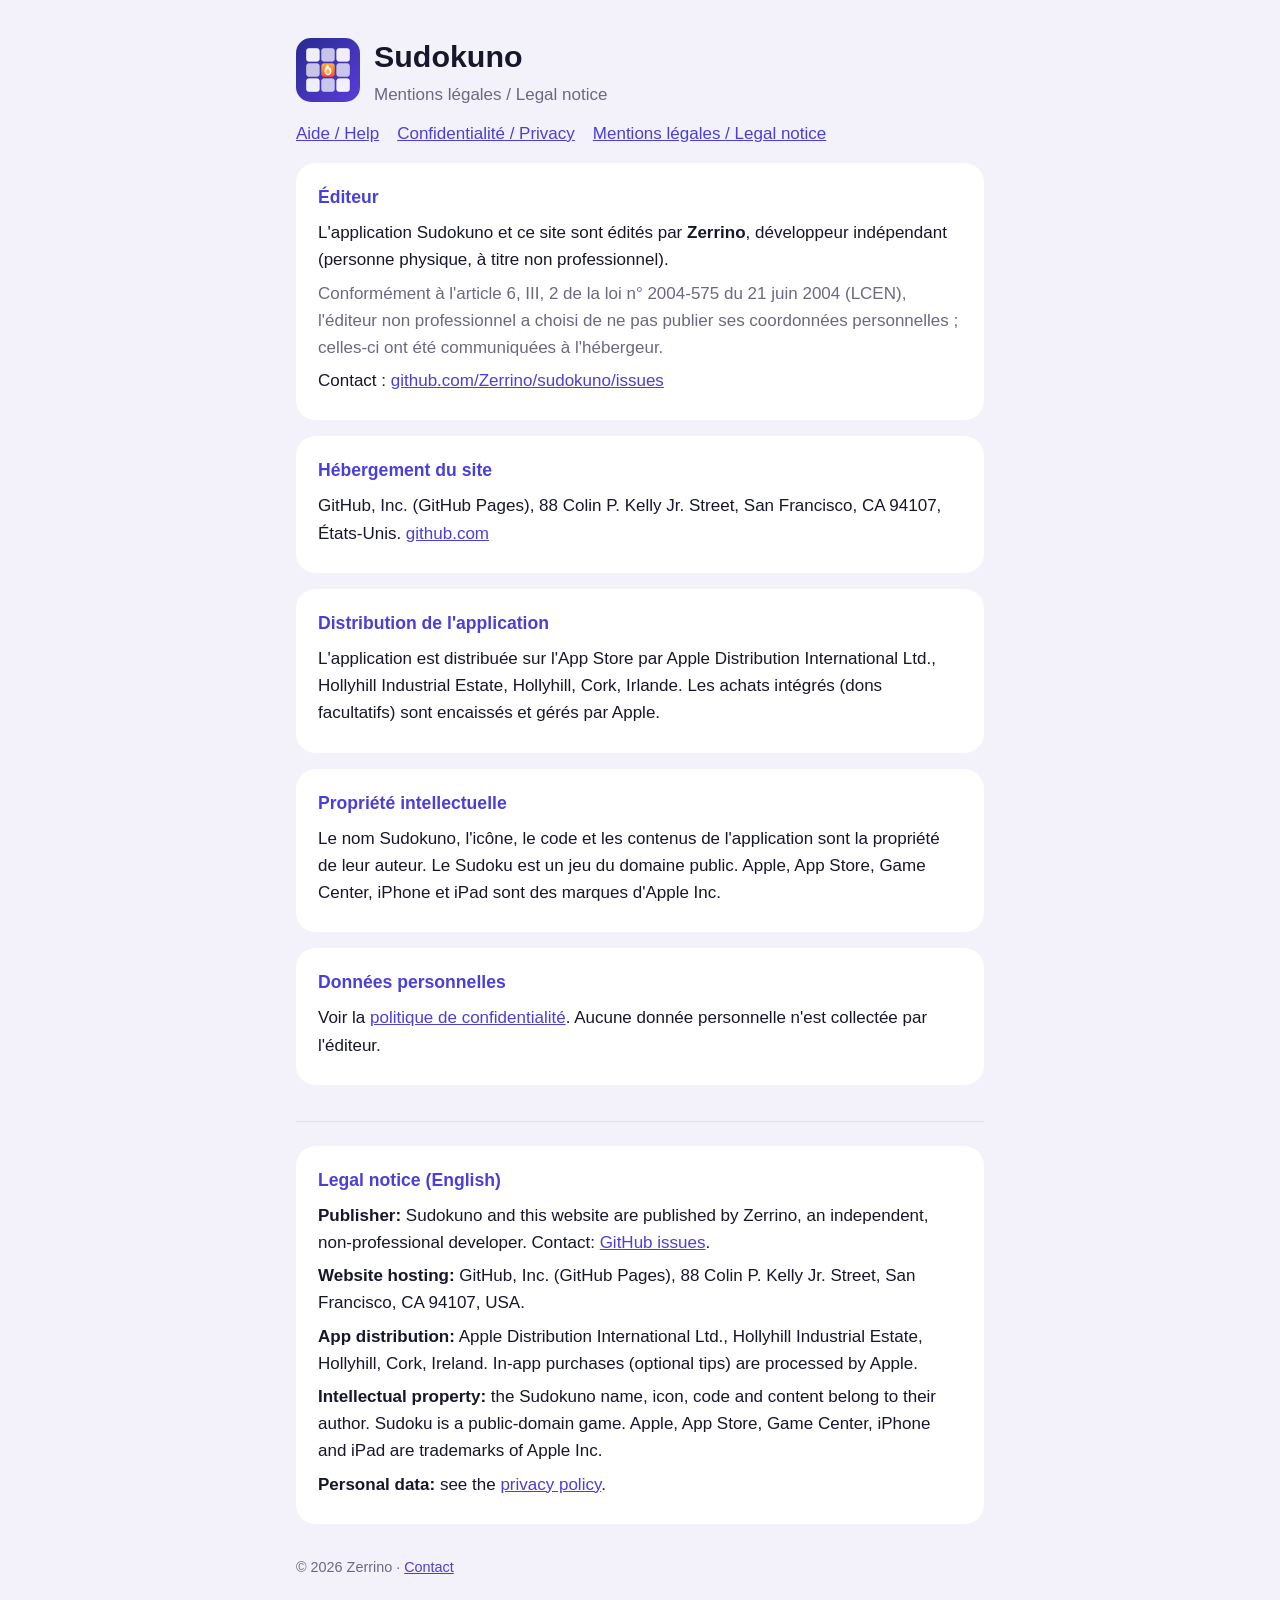
==== site/legal.html @ 115084db "Sudokuno 1.0 : app Sudoku iOS/iPadOS prête pour l'App Store - Moteur SudokuKit : solveur, générateur" ====
<!doctype html>
<html lang="fr">
<head>
<meta charset="utf-8">
<meta name="viewport" content="width=device-width, initial-scale=1">
<title>Sudokuno · Mentions légales</title>
<link rel="icon" href="icon.png">
<link rel="stylesheet" href="style.css">
</head>
<body>
<main>
<header><img src="icon.png" alt=""><div><h1>Sudokuno</h1><div class="muted">Mentions légales / Legal notice</div></div></header>
<nav><a href="./">Aide / Help</a><a href="privacy.html">Confidentialité / Privacy</a><a href="legal.html">Mentions légales / Legal notice</a></nav>
<section>
  <h2>Éditeur</h2>
  <p>L'application Sudokuno et ce site sont édités par <strong>Zerrino</strong>, développeur indépendant (personne physique, à titre non professionnel).</p>
  <p class="muted">Conformément à l'article 6, III, 2 de la loi n° 2004-575 du 21 juin 2004 (LCEN), l'éditeur non professionnel a choisi de ne pas publier ses coordonnées personnelles ; celles-ci ont été communiquées à l'hébergeur.</p>
  <p>Contact : <a href="https://github.com/Zerrino/sudokuno/issues">github.com/Zerrino/sudokuno/issues</a></p>
</section>
<section>
  <h2>Hébergement du site</h2>
  <p>GitHub, Inc. (GitHub Pages), 88 Colin P. Kelly Jr. Street, San Francisco, CA 94107, États-Unis. <a href="https://github.com">github.com</a></p>
</section>
<section>
  <h2>Distribution de l'application</h2>
  <p>L'application est distribuée sur l'App Store par Apple Distribution International Ltd., Hollyhill Industrial Estate, Hollyhill, Cork, Irlande. Les achats intégrés (dons facultatifs) sont encaissés et gérés par Apple.</p>
</section>
<section>
  <h2>Propriété intellectuelle</h2>
  <p>Le nom Sudokuno, l'icône, le code et les contenus de l'application sont la propriété de leur auteur. Le Sudoku est un jeu du domaine public. Apple, App Store, Game Center, iPhone et iPad sont des marques d'Apple Inc.</p>
</section>
<section>
  <h2>Données personnelles</h2>
  <p>Voir la <a href="privacy.html">politique de confidentialité</a>. Aucune donnée personnelle n'est collectée par l'éditeur.</p>
</section>
<div class="lang" lang="en">
<section>
  <h2>Legal notice (English)</h2>
  <p><strong>Publisher:</strong> Sudokuno and this website are published by Zerrino, an independent, non-professional developer. Contact: <a href="https://github.com/Zerrino/sudokuno/issues">GitHub issues</a>.</p>
  <p><strong>Website hosting:</strong> GitHub, Inc. (GitHub Pages), 88 Colin P. Kelly Jr. Street, San Francisco, CA 94107, USA.</p>
  <p><strong>App distribution:</strong> Apple Distribution International Ltd., Hollyhill Industrial Estate, Hollyhill, Cork, Ireland. In-app purchases (optional tips) are processed by Apple.</p>
  <p><strong>Intellectual property:</strong> the Sudokuno name, icon, code and content belong to their author. Sudoku is a public-domain game. Apple, App Store, Game Center, iPhone and iPad are trademarks of Apple Inc.</p>
  <p><strong>Personal data:</strong> see the <a href="privacy.html">privacy policy</a>.</p>
</section>
</div>
<footer class="muted">© 2026 Zerrino · <a href="https://github.com/Zerrino/sudokuno/issues">Contact</a></footer>
</main>
</body>
</html>
---- site/style.css ----
:root { color-scheme: light dark; --bg: #f3f2fa; --fg: #17172b; --muted: #6b6982; --card: #fff; --accent: #4b3fd9; --line: #e3e1f0; }
@media (prefers-color-scheme: dark) { :root { --bg: #0f0f17; --fg: #edecfa; --muted: #9c9ab5; --card: #1b1a27; --accent: #a49dff; --line: #2c2b3d; } }
* { box-sizing: border-box; }
body { margin: 0; background: var(--bg); color: var(--fg); font: 17px/1.6 -apple-system, BlinkMacSystemFont, "Segoe UI", Roboto, sans-serif; }
main { max-width: 720px; margin: 0 auto; padding: 32px 16px 64px; }
header { display: flex; align-items: center; gap: 14px; margin-bottom: 8px; }
header img { width: 64px; height: 64px; border-radius: 15px; }
h1 { margin: 0; font-size: 1.9rem; }
h2 { font-size: 1.1rem; margin: 0 0 8px; color: var(--accent); }
h3 { font-size: 1rem; margin: 16px 0 4px; }
section { background: var(--card); border-radius: 20px; padding: 20px 22px; margin-top: 16px; }
p, li { margin: 6px 0; }
.muted { color: var(--muted); }
nav { display: flex; flex-wrap: wrap; gap: 8px 18px; margin: 12px 0 0; }
a { color: var(--accent); }
.lang { margin-top: 36px; padding-top: 8px; border-top: 1px solid var(--line); }
footer { margin-top: 32px; font-size: 0.9rem; }
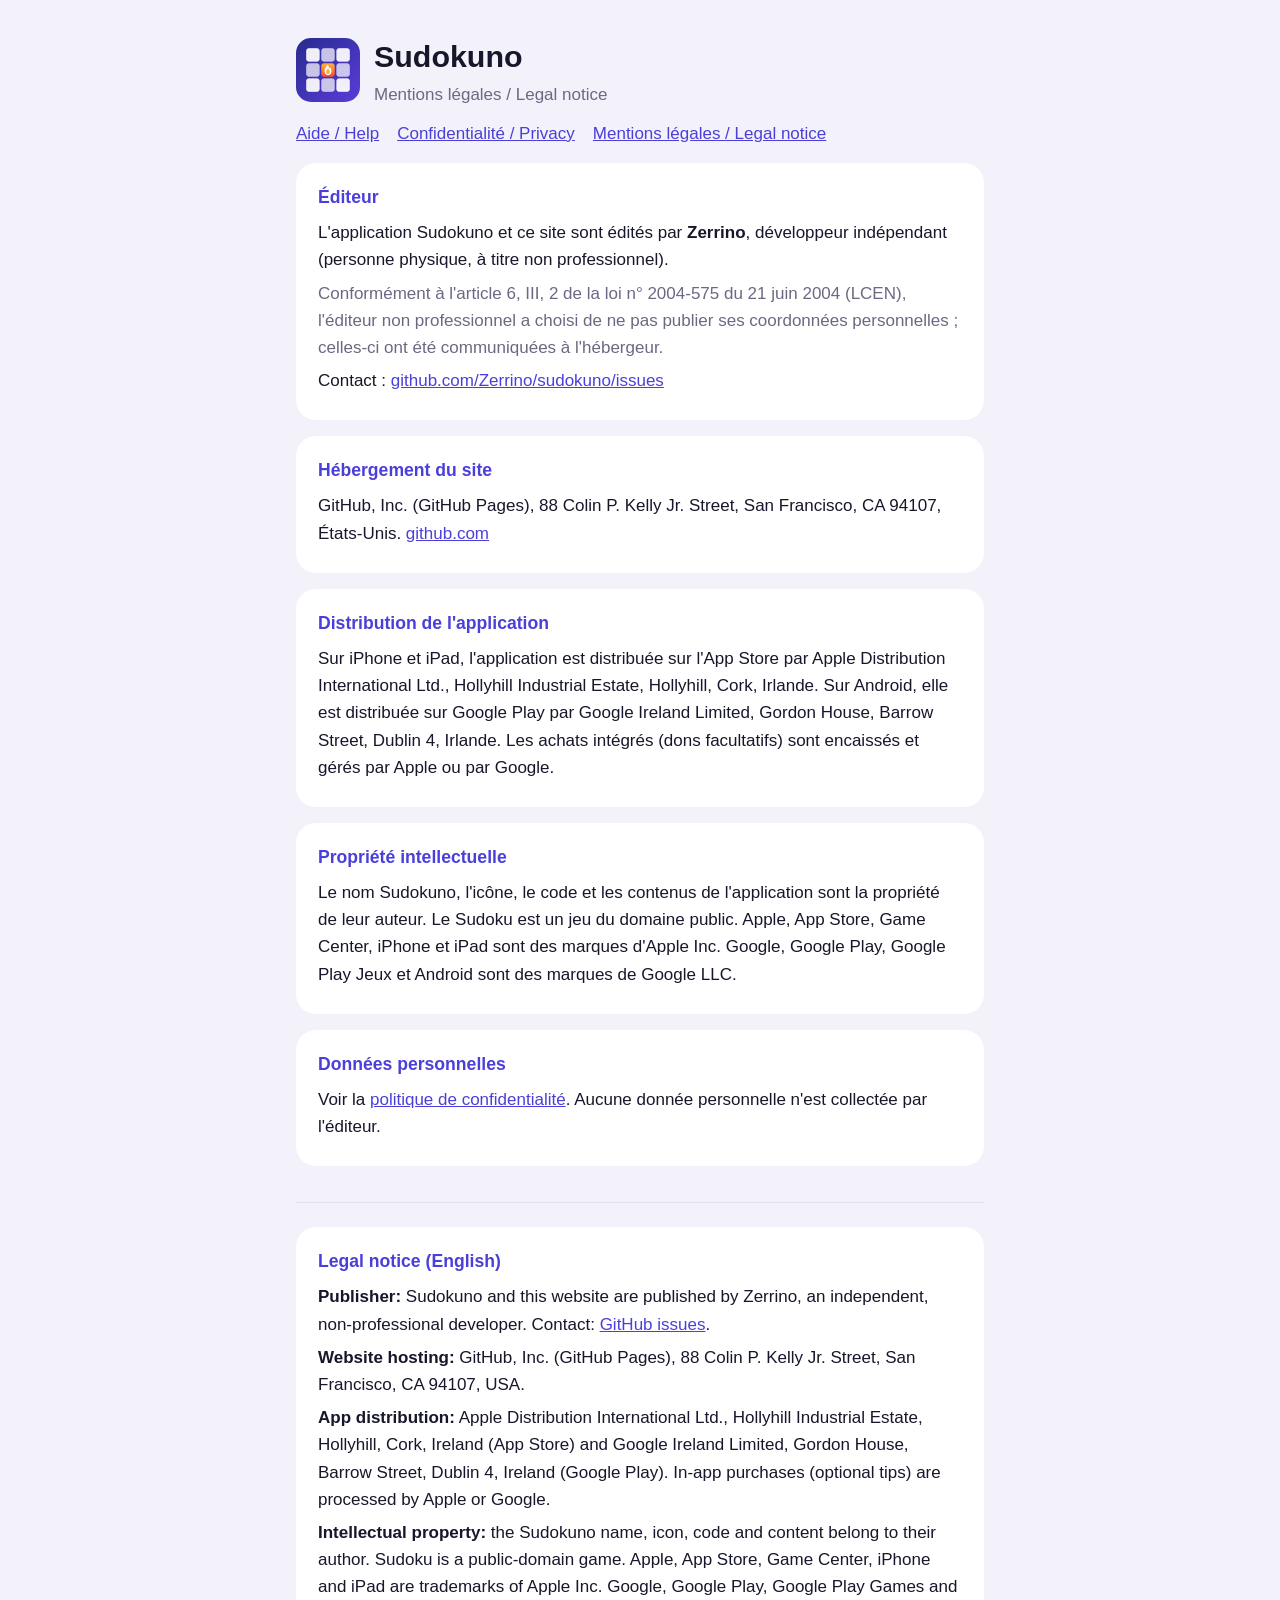
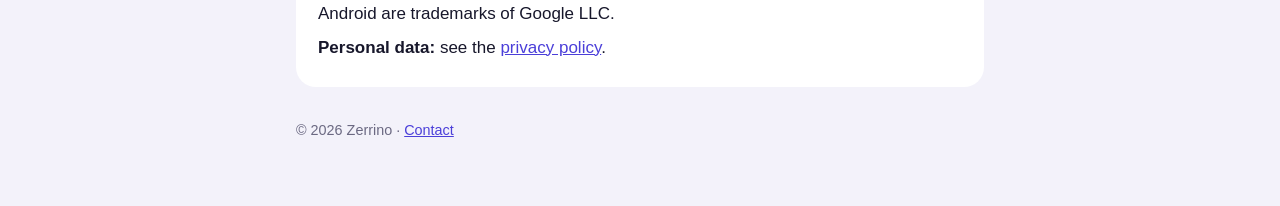
==== commit 380d8113: "Portage Android et réorganisation du dépôt (ios/ + android/) - Projet iOS déplacé dans ios/ ; site/ " ====
--- a/site/legal.html
+++ b/site/legal.html
@@ -23,11 +23,11 @@
 </section>
 <section>
   <h2>Distribution de l'application</h2>
-  <p>L'application est distribuée sur l'App Store par Apple Distribution International Ltd., Hollyhill Industrial Estate, Hollyhill, Cork, Irlande. Les achats intégrés (dons facultatifs) sont encaissés et gérés par Apple.</p>
+  <p>Sur iPhone et iPad, l'application est distribuée sur l'App Store par Apple Distribution International Ltd., Hollyhill Industrial Estate, Hollyhill, Cork, Irlande. Sur Android, elle est distribuée sur Google Play par Google Ireland Limited, Gordon House, Barrow Street, Dublin 4, Irlande. Les achats intégrés (dons facultatifs) sont encaissés et gérés par Apple ou par Google.</p>
 </section>
 <section>
   <h2>Propriété intellectuelle</h2>
-  <p>Le nom Sudokuno, l'icône, le code et les contenus de l'application sont la propriété de leur auteur. Le Sudoku est un jeu du domaine public. Apple, App Store, Game Center, iPhone et iPad sont des marques d'Apple Inc.</p>
+  <p>Le nom Sudokuno, l'icône, le code et les contenus de l'application sont la propriété de leur auteur. Le Sudoku est un jeu du domaine public. Apple, App Store, Game Center, iPhone et iPad sont des marques d'Apple Inc. Google, Google Play, Google Play Jeux et Android sont des marques de Google LLC.</p>
 </section>
 <section>
   <h2>Données personnelles</h2>
@@ -38,8 +38,8 @@
   <h2>Legal notice (English)</h2>
   <p><strong>Publisher:</strong> Sudokuno and this website are published by Zerrino, an independent, non-professional developer. Contact: <a href="https://github.com/Zerrino/sudokuno/issues">GitHub issues</a>.</p>
   <p><strong>Website hosting:</strong> GitHub, Inc. (GitHub Pages), 88 Colin P. Kelly Jr. Street, San Francisco, CA 94107, USA.</p>
-  <p><strong>App distribution:</strong> Apple Distribution International Ltd., Hollyhill Industrial Estate, Hollyhill, Cork, Ireland. In-app purchases (optional tips) are processed by Apple.</p>
-  <p><strong>Intellectual property:</strong> the Sudokuno name, icon, code and content belong to their author. Sudoku is a public-domain game. Apple, App Store, Game Center, iPhone and iPad are trademarks of Apple Inc.</p>
+  <p><strong>App distribution:</strong> Apple Distribution International Ltd., Hollyhill Industrial Estate, Hollyhill, Cork, Ireland (App Store) and Google Ireland Limited, Gordon House, Barrow Street, Dublin 4, Ireland (Google Play). In-app purchases (optional tips) are processed by Apple or Google.</p>
+  <p><strong>Intellectual property:</strong> the Sudokuno name, icon, code and content belong to their author. Sudoku is a public-domain game. Apple, App Store, Game Center, iPhone and iPad are trademarks of Apple Inc. Google, Google Play, Google Play Games and Android are trademarks of Google LLC.</p>
   <p><strong>Personal data:</strong> see the <a href="privacy.html">privacy policy</a>.</p>
 </section>
 </div>
